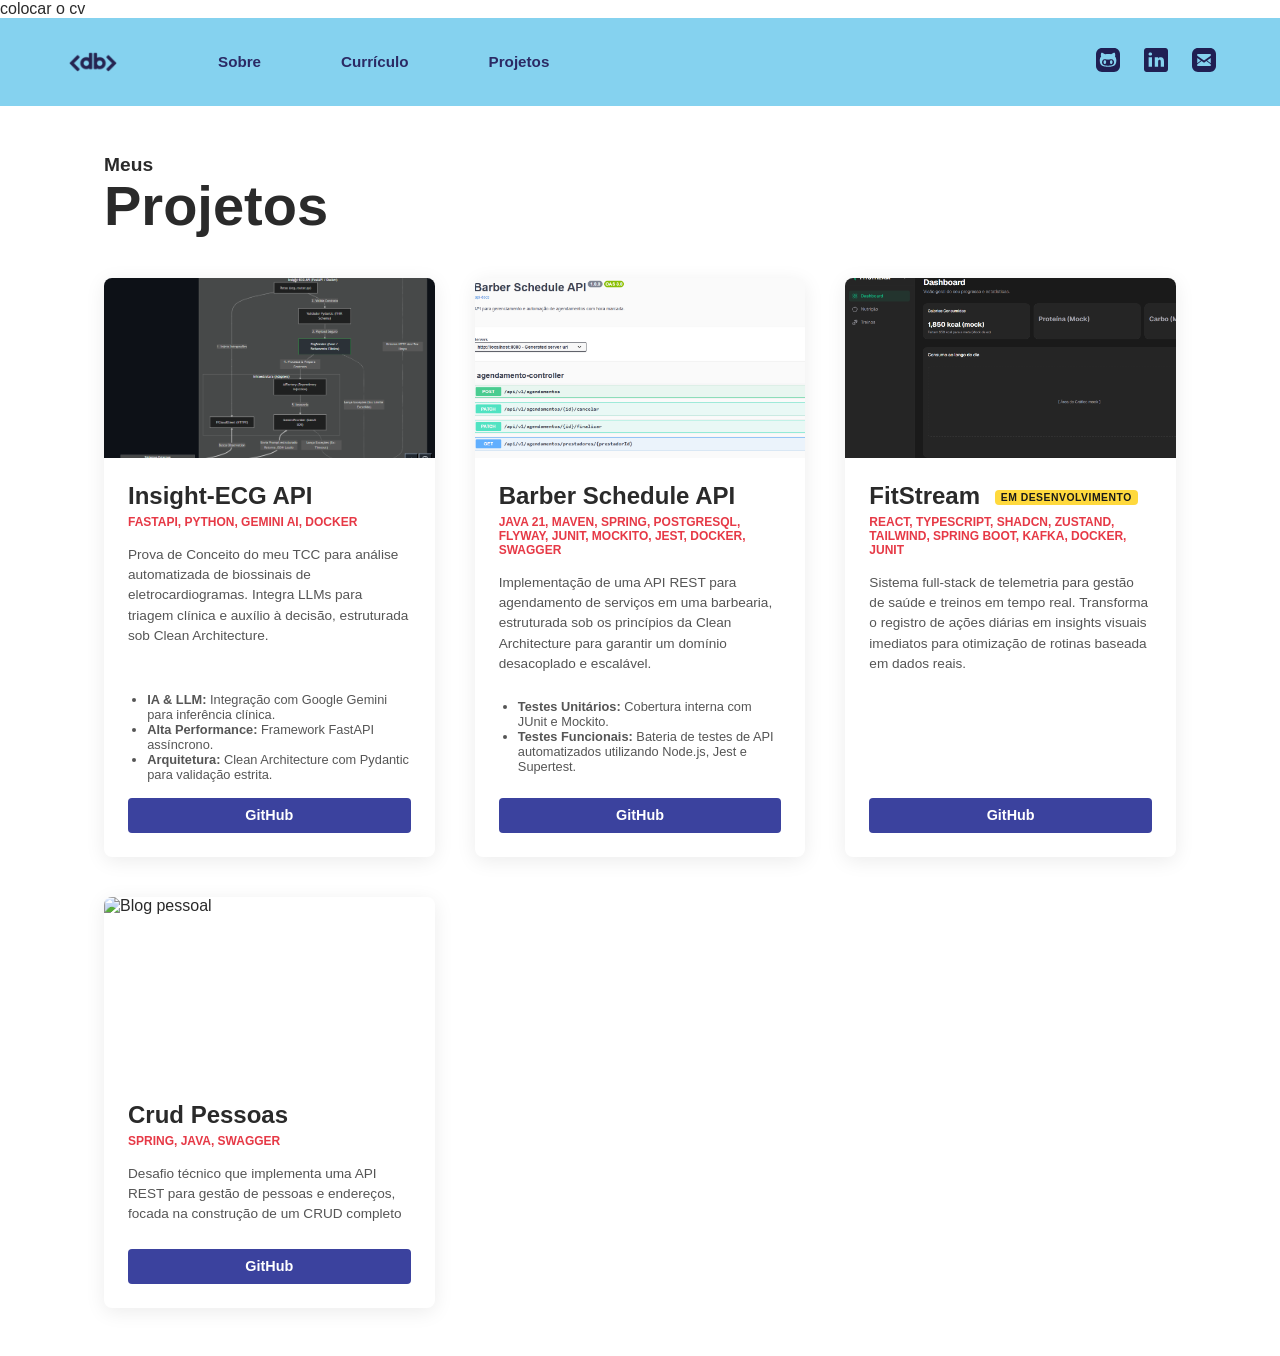
==== projetos.html @ 8b30cba6 "feat: add new infos" ====
<!DOCTYPE html>
<html lang="pt-BR">
<head>
    <meta charset="UTF-8">
    <meta name="viewport" content="width=device-width, initial-scale=1.0">
    <title>Leonardo - Meus Projetos</title>
    <link rel="stylesheet" href="style.css">
</head>
<body>
    <div class="page-container">
colocar o cv 
        <header class="main-header">
            <div class="header-content">
                <a href="https://db.tec.br/" class="logo" aria-label="Ir para o site da DBServer">
                    <img src="public/theme/logo_db.svg" alt="Logo DBServer">
                </a>

                <nav class="main-nav">
                    <ul>
                        <li><a href="index.html#sobre">Sobre</a></li>
                        <li><a href="index.html#curriculo">Currículo</a></li>
                        <li><a href="projetos.html">Projetos</a></li>
                    </ul>
                </nav>

                <div class="social-links">
                    <a href="https://github.com/LeonardoEnnes/" aria-label="GitHub"><img src="./public/social/icon_github.svg" alt=""></a>
                    <a href="https://www.linkedin.com/in/leonardoennes/" aria-label="LinkedIn"><img src="./public/social/icon_linkedin.svg" alt=""></a>
                    <a href="mailto:leonardo.ennes@db.tec.br" aria-label="Email"><img src="./public/social/icon_email.svg" alt=""></a>
                </div>
            </div>
        </header>

        <main class="content-wrapper">
            <section class="projects-hero">
                <p class="projects-subtitle">Meus</p>
                <h1 class="projects-title">Projetos</h1>
            </section>

            <section class="projects-grid">

                <div class="project-card">
                    <div class="card-image">
                        <img src="./public/projects/insight.png" alt="Insight-ECG API">
                    </div>
                    <div class="card-content">
                        <h3>Insight-ECG API</h3>
                        <span class="card-tech">FASTAPI, PYTHON, GEMINI AI, DOCKER</span>
                        
                        <p>Prova de Conceito do meu TCC para análise automatizada de biossinais de eletrocardiogramas. Integra LLMs para triagem clínica e auxílio à decisão, estruturada sob Clean Architecture.</p>
                        
                        <ul style="font-size: 0.8rem; color: #555; margin-bottom: 1rem; padding-left: 1.2rem;">
                            <li><strong>IA & LLM:</strong> Integração com Google Gemini para inferência clínica.</li>
                            <li><strong>Alta Performance:</strong> Framework FastAPI assíncrono.</li>
                            <li><strong>Arquitetura:</strong> Clean Architecture com Pydantic para validação estrita.</li>
                        </ul>

                        <div class="card-actions">
                            <a href="https://github.com/LeonardoEnnes/poc-insight-ecg-api" class="btn-primary" target="_blank">GitHub</a>
                        </div>
                    </div>
                </div>
               
                <div class="project-card">
                    <div class="card-image">
                        <img src="./public/projects/barber.png" alt="Barber Schedule API">
                    </div>
                    <div class="card-content">
                        <h3>Barber Schedule API</h3>
                        <span class="card-tech">Java 21, Maven, Spring, PostgreSQL, flyway, JUnit, Mockito, Jest, Docker, SWAGGER</span>
                        
                        <p>Implementação de uma API REST para agendamento de serviços em uma barbearia, estruturada sob os princípios da Clean Architecture para garantir um domínio desacoplado e escalável.</p>
                        <ul style="font-size: 0.8rem; color: var(--color-text-light); margin-bottom: 1.5rem; padding-left: 1.2rem;">
                            <li><strong>Testes Unitários:</strong> Cobertura interna com JUnit e Mockito.</li>
                            <li><strong>Testes Funcionais:</strong> Bateria de testes de API automatizados utilizando Node.js, Jest e Supertest.</li>
                        </ul>
                        <div class="card-actions">
                            <a href="https://github.com/LeonardoEnnes/barber-schedule-api" class="btn-primary" target="_blank">GitHub</a>
                        </div>
                    </div>
                </div>

        
                <div class="project-card">
                    <div class="card-image">
                        <img src="./public/projects/fitstream.png" alt="FitStream UI">
                    </div>
                    <div class="card-content">
                        <h3>FitStream <span style="font-size: 0.65rem; background: #FFD93D; color: #1A1A1A; padding: 2px 6px; border-radius: 4px; vertical-align: middle; margin-left: 8px; font-weight: bold; letter-spacing: 0.5px;">EM DESENVOLVIMENTO</span></h3>
                        
                        <span class="card-tech">REACT, TYPESCRIPT, SHADCN, ZUSTAND, TAILWIND, SPRING BOOT, KAFKA, DOCKER, JUNIT</span>
                        
                        <p>Sistema full-stack de telemetria para gestão de saúde e treinos em tempo real. Transforma o registro de ações diárias em insights visuais imediatos para otimização de rotinas baseada em dados reais.</p>

                        <div class="card-actions">
                            <a href="https://github.com/LeonardoEnnes/fitstream-app" class="btn-primary" target="_blank">GitHub</a>
                        </div>
                    </div>
                </div>

                <div class="project-card">
                    <div class="card-image">
                        <img src="./public/projects/no-wallpapper.jpg" alt="Blog pessoal">
                    </div>
                    <div class="card-content">
                        <h3>Crud Pessoas </h3>
                        <span class="card-tech">Spring, Java, Swagger</span>
                        <p>Desafio técnico que implementa uma API REST para gestão de pessoas e endereços, focada na construção de um CRUD completo</p>
                        <div class="card-actions">
                            <a href="https://github.com/LeonardoEnnes/person-api" class="btn-primary" target="_blank">GitHub</a>
                        </div>
                    </div>
                </div>

            </section>
        </main>
    </div>
</body>
</html>
---- style.css ----
:root {
    --color-primary: #85d2ef;
    --color-text-dark: #2a2a2a;
    --color-text-light: #555555;
    --color-dot-filled: #e8b939;
    --color-bg-white: #ffffff;
    --font-main: 'Segoe UI', Roboto, Helvetica, Arial, sans-serif;
}

* {
    margin: 0;
    padding: 0;
    box-sizing: border-box;
}

body {
    font-family: var(--font-main);
    background-color: var(--color-bg-white);
    color: var(--color-text-dark);
    min-height: 100vh;
    display: flex;
    flex-direction: column;
}

.page-container {
    width: 100%;
    min-height: 100vh;
    display: flex;
    flex-direction: column;
}

.content-wrapper {
    width: 100%;
    max-width: 1200px;
    margin: 0 auto;
    padding: 3rem 4rem;
    flex: 1; 
}

.main-header {
    background-color: var(--color-primary);
    padding: 1.5rem 4rem;
    width: 100%;
}

.header-content {
    display: flex;
    align-items: center;
    max-width: 1200px; 
    margin: 0 auto;
}

.logo {
    margin-right: 6rem; 
}

.logo img {
    max-height: 40px;
    width: auto;
    display: block;
}


.main-nav {
    flex: 1; 
}

.main-nav ul {
    list-style: none;
    display: flex;
    gap: 5rem; 
}

.main-nav a {
    text-decoration: none;
    color: #2b2a64; 
    font-weight: 600;
    font-size: 0.95rem;
    text-transform: capitalize;
    transition: opacity 0.2s;
}

.main-nav a:hover {
    opacity: 0.7;
}

.social-links {
    display: flex;
    gap: 1.5rem;
}

.social-links a {
    text-decoration: none;
    color: #2b2a64; 
    font-weight: bold;
    font-size: 1.2rem;
}

.hero-section {
    display: flex;
    justify-content: space-between;
    align-items: center;
    margin-bottom: 5rem;
    gap: 2rem;
}

.hero-text {
    flex: 1;
}

.greeting {
    font-size: 1.2rem;
    margin-bottom: 0.2rem;
}

.name {
    font-size: 4rem;
    font-weight: 800;
    margin-bottom: 0.5rem;
    color: #1a1a1a;
}

.role {
    font-size: 1.4rem;
    color: var(--color-text-light);
    line-height: 1.5;
}

.hero-image {
    flex: 1;
    display: flex;
    justify-content: flex-end;
}

.hero-image img {
    width: 400px; 
    height: 400px; 
    object-fit: cover; 
    border-radius: 50%; 
    box-shadow: 0 10px 20px rgba(0,0,0,0.1);
    max-width: 100%; 
}

/* DETAILS SECTION */
.details-section {
    display: flex;
    justify-content: space-between;
    gap: 5rem;
}

.about-me, .skills-section {
    flex: 1;
}

.details-section h2 {
    font-size: 1.8rem;
    margin-bottom: 1.2rem;
    color: #1a1a1a;
}

.about-me p {
    margin-bottom: 1.5rem;
    font-size: 0.95rem;
    color: var(--color-text-light);
    line-height: 1.6;
    text-align: justify;
}

/* HABILIDADES */
.skill-group {
    margin-bottom: 2.5rem;
}

.skill-group h3 {
    font-size: 1rem;
    margin-bottom: 0.8rem;
    color: #1a1a1a;
}

.skill-list {
    list-style: none;
}

.skill-list li {
    display: flex;
    justify-content: space-between;
    align-items: center;
    margin-bottom: 0.6rem;
    max-width: 300px;
}

.skill-name {
    font-size: 0.85rem;
    color: var(--color-text-light);
    font-weight: 500;
}

.skill-dots {
    display: flex;
    gap: 5px;
}

.dot {
    width: 12px;
    height: 12px;
    border-radius: 50%;
    border: 1px solid var(--color-dot-filled);
    display: inline-block;
}

.dot.filled {
    background-color: var(--color-dot-filled);
}

.projects-hero {
    margin-bottom: 2.5rem;
}

.projects-subtitle {
    font-size: 1.2rem;
    font-weight: 600;
    color: var(--color-text-dark);
    margin-bottom: -0.2rem;
}

.projects-title {
    font-size: 3.5rem;
    font-weight: 800;
    color: var(--color-text-dark);
}

.projects-grid {
    display: grid;
    grid-template-columns: repeat(auto-fit, minmax(300px, 1fr));
    gap: 2.5rem;
}

.project-card {
    background-color: var(--color-bg-white);
    border-radius: 8px;
    overflow: hidden;
    box-shadow: 0 4px 20px rgba(0, 0, 0, 0.08);
    display: flex;
    flex-direction: column;
    transition: transform 0.2s ease;
}

.project-card:hover {
    transform: translateY(-4px);
}

.card-image img {
    width: 100%;
    height: 180px;
    object-fit: cover;
    display: block;
}

.card-content {
    padding: 1.5rem;
    display: flex;
    flex-direction: column;
    flex: 1;
}

.card-content h3 {
    font-size: 1.5rem;
    color: var(--color-text-dark);
    margin-bottom: 0.3rem;
}

.card-tech {
    font-size: 0.75rem;
    font-weight: 700;
    color: #e63946;
    text-transform: uppercase;
    margin-bottom: 1rem;
    display: block;
}

.card-content p {
    font-size: 0.85rem;
    color: var(--color-text-light);
    line-height: 1.5;
    margin-bottom: 1.5rem;
    flex: 1;
}

.card-actions {
    display: flex;
    gap: 1rem;
}

.card-actions a {
    flex: 1;
    text-align: center;
    padding: 0.6rem 1rem;
    border-radius: 4px;
    text-decoration: none;
    font-weight: 600;
    font-size: 0.9rem;
    transition: opacity 0.2s;
}

.card-actions a:hover {
    opacity: 0.85;
}

.btn-primary {
    background-color: #3b429e;
    color: #ffffff;
}

.btn-secondary {
    background-color: #3b429e;
    color: #ffffff;
}
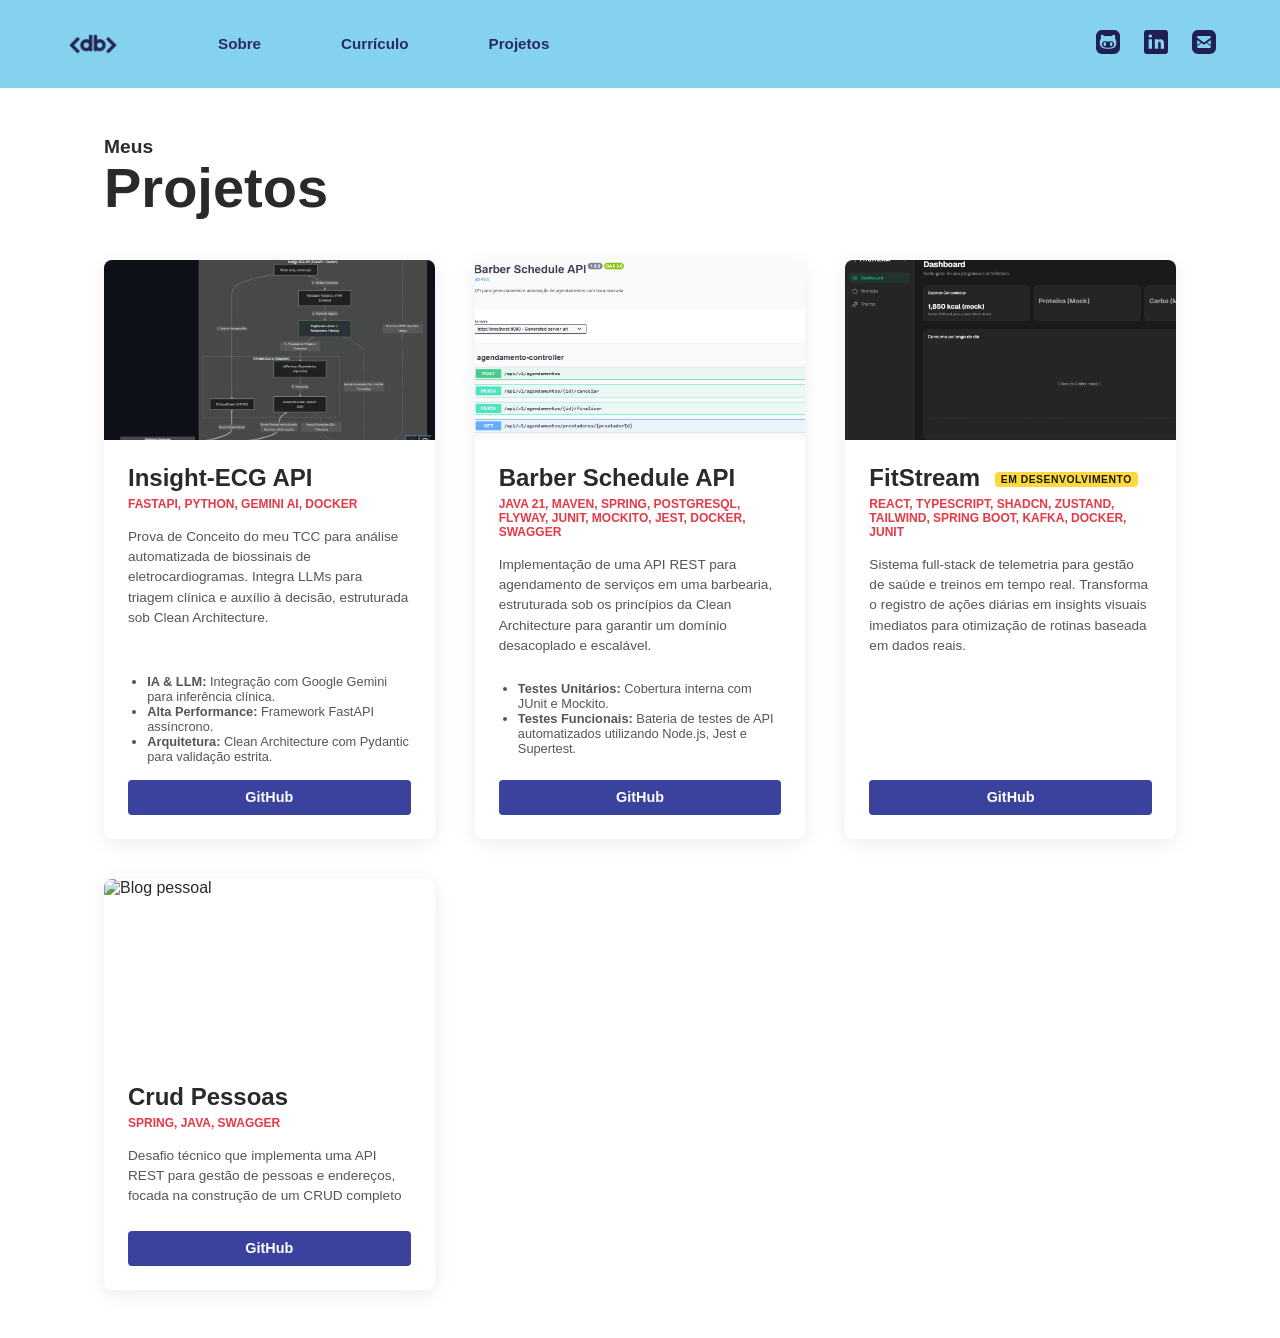
==== commit ccb293f1: "feat: remove placeholder comment" ====
--- a/projetos.html
+++ b/projetos.html
@@ -8,7 +8,6 @@
 </head>
 <body>
     <div class="page-container">
-colocar o cv 
         <header class="main-header">
             <div class="header-content">
                 <a href="https://db.tec.br/" class="logo" aria-label="Ir para o site da DBServer">
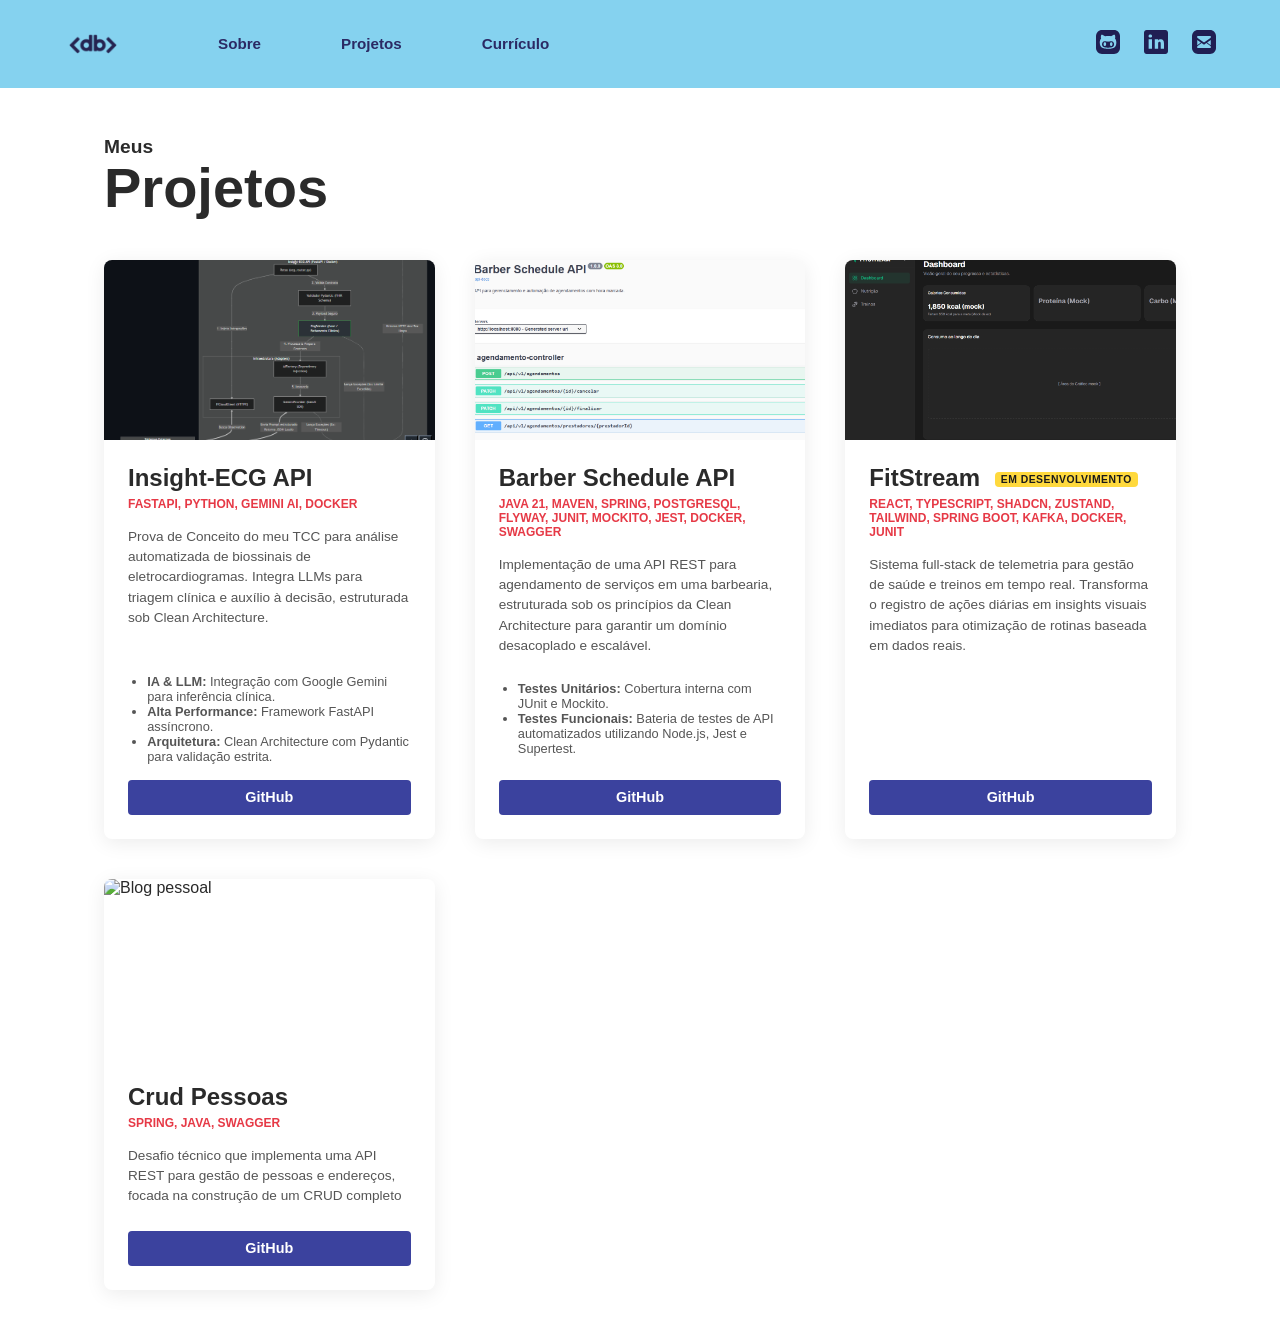
==== commit bda18703: "fix: adjust cv position in the header" ====
--- a/projetos.html
+++ b/projetos.html
@@ -17,8 +17,8 @@
                 <nav class="main-nav">
                     <ul>
                         <li><a href="index.html#sobre">Sobre</a></li>
-                        <li><a href="index.html#curriculo">Currículo</a></li>
                         <li><a href="projetos.html">Projetos</a></li>
+                        <li><a href="public/curriculo/CV_Leonardo.pdf" target="_blank" rel="noopener noreferrer">Currículo</a></li>
                     </ul>
                 </nav>
 
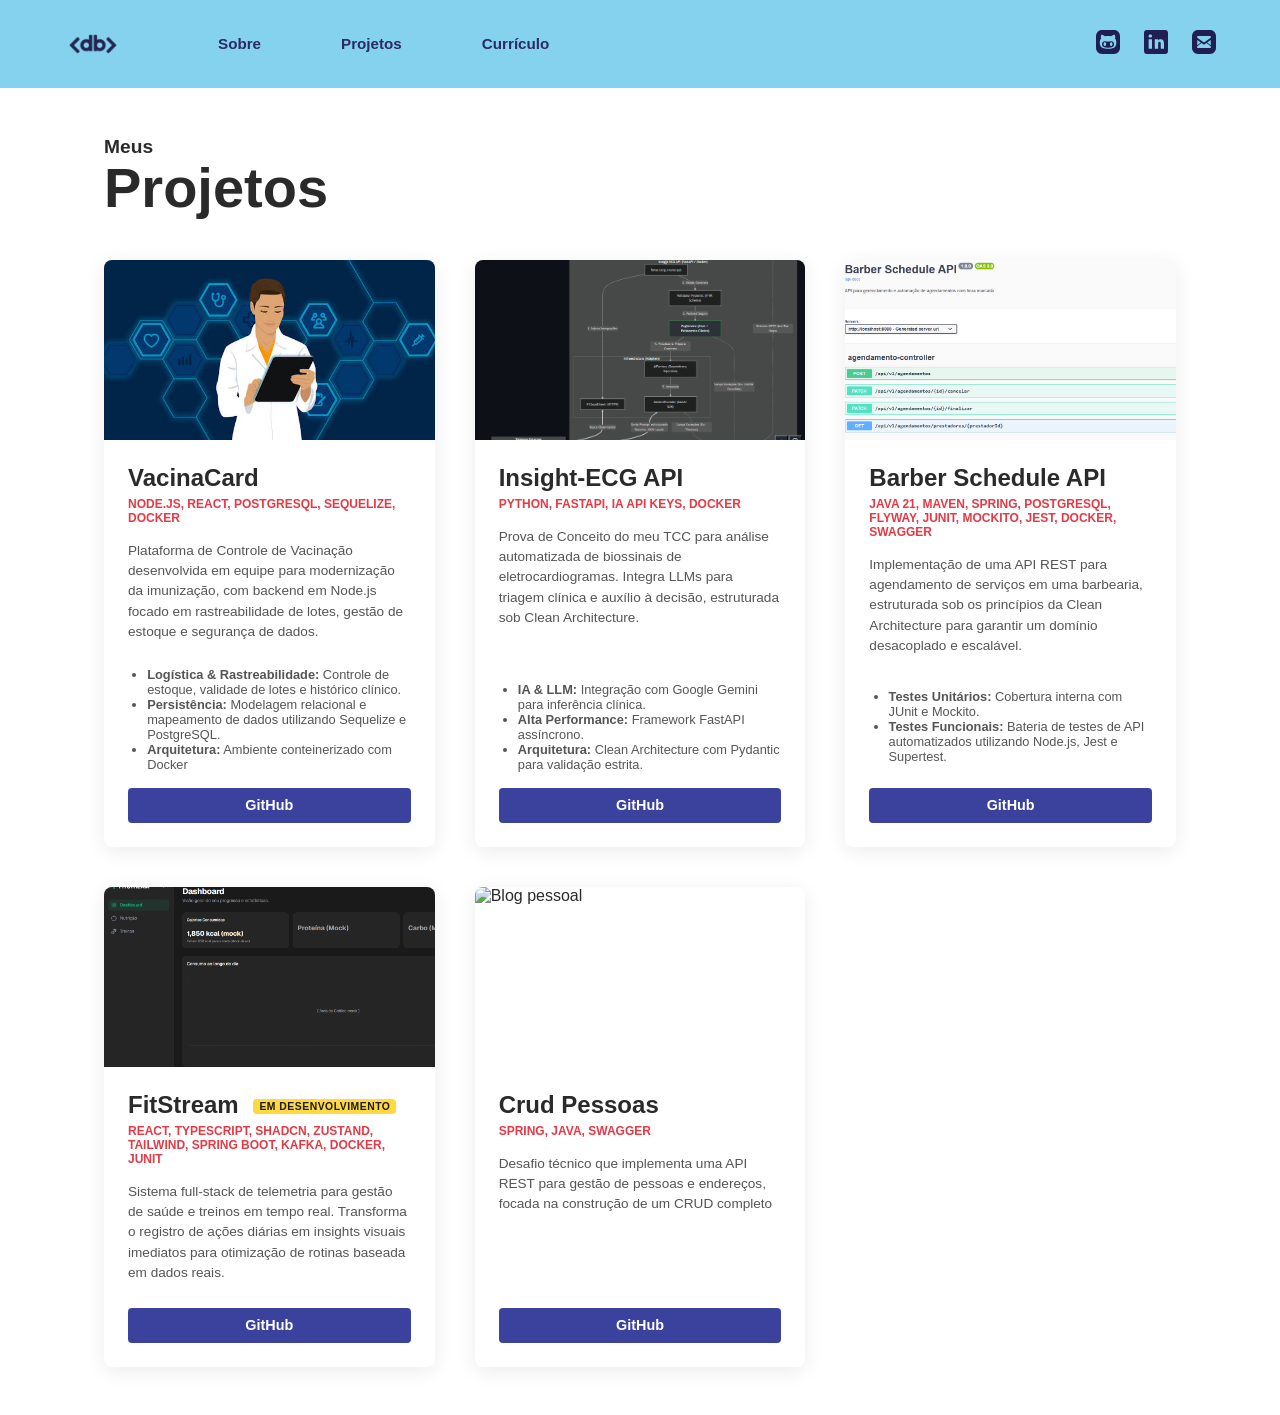
==== commit ab5a4c8f: "adicionando nova versão de CV e atualizando projetos" ====
--- a/projetos.html
+++ b/projetos.html
@@ -40,11 +40,32 @@
 
                 <div class="project-card">
                     <div class="card-image">
+                        <img src="./public/projects/vacinaCard.jpg" alt="Plataforma de Controle de Vacinação">
+                    </div>
+                    <div class="card-content">
+                        <h3>VacinaCard</h3>
+                        <span class="card-tech">NODE.JS, REACT, POSTGRESQL, SEQUELIZE, DOCKER</span>
+                        
+                        <p>Plataforma de Controle de Vacinação desenvolvida em equipe para modernização da imunização, com backend em Node.js focado em rastreabilidade de lotes, gestão de estoque e segurança de dados.</p>
+                        
+                        <ul style="font-size: 0.8rem; color: #555; margin-bottom: 1rem; padding-left: 1.2rem;">
+                            <li><strong>Logística & Rastreabilidade:</strong> Controle de estoque, validade de lotes e histórico clínico.</li>
+                            <li><strong>Persistência:</strong> Modelagem relacional e mapeamento de dados utilizando Sequelize e PostgreSQL.</li>
+                            <li><strong>Arquitetura:</strong> Ambiente conteinerizado com Docker</li>
+                        </ul>
+
+                        <div class="card-actions">
+                            <a href="https://github.com/LeonardoEnnes/VacinaCard" class="btn-primary" target="_blank">GitHub</a>
+                        </div>
+                    </div>
+                </div>
+                <div class="project-card">
+                    <div class="card-image">
                         <img src="./public/projects/insight.png" alt="Insight-ECG API">
                     </div>
                     <div class="card-content">
                         <h3>Insight-ECG API</h3>
-                        <span class="card-tech">FASTAPI, PYTHON, GEMINI AI, DOCKER</span>
+                        <span class="card-tech">PYTHON, FASTAPI, IA API KEYS, DOCKER</span>
                         
                         <p>Prova de Conceito do meu TCC para análise automatizada de biossinais de eletrocardiogramas. Integra LLMs para triagem clínica e auxílio à decisão, estruturada sob Clean Architecture.</p>
                         
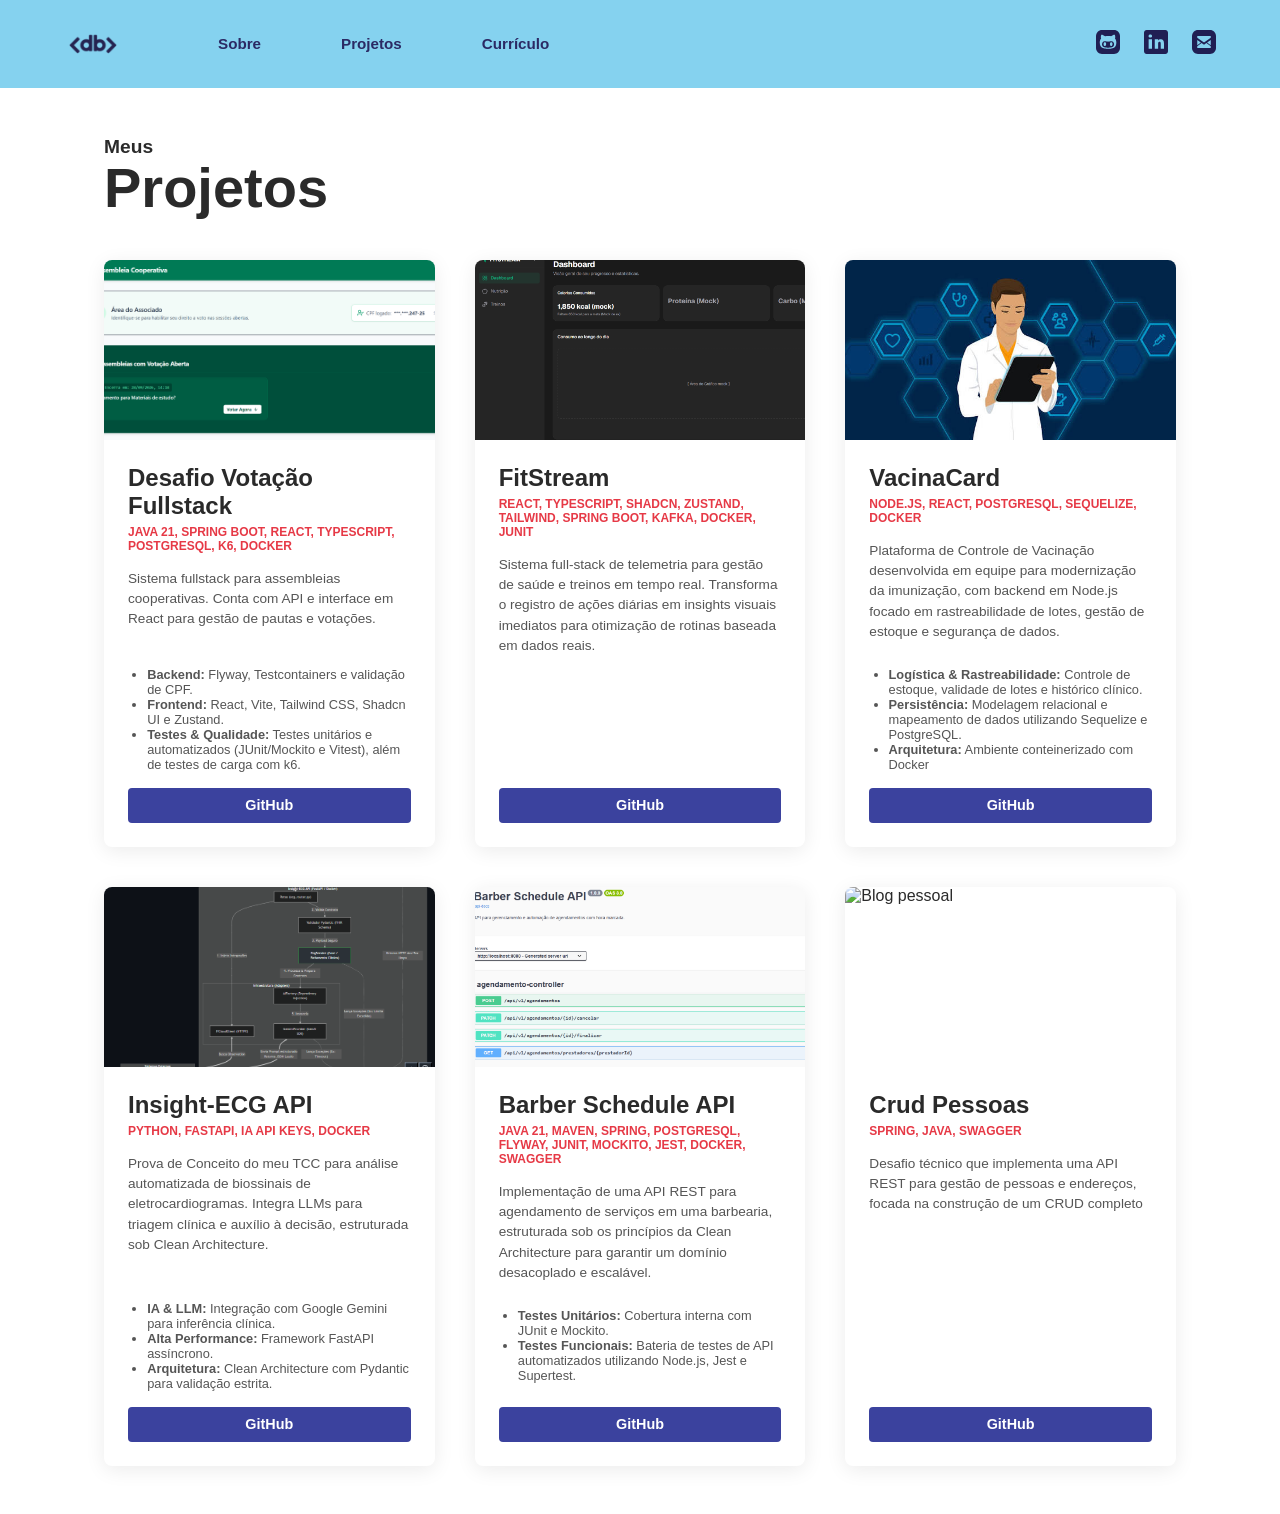
==== commit 968a11db: "feat: add new project cards for Desafio Votação and FitStream to the portfolio" ====
--- a/projetos.html
+++ b/projetos.html
@@ -37,6 +37,44 @@
             </section>
 
             <section class="projects-grid">
+                <div class="project-card">
+                    <div class="card-image">
+                        <img src="./public/projects/desafio_votacao.png" alt="Sistema de Votação Cooperativa">
+                    </div>
+                    <div class="card-content">
+                        <h3>Desafio Votação Fullstack</h3>
+                        <span class="card-tech">JAVA 21, SPRING BOOT, REACT, TYPESCRIPT, POSTGRESQL, K6, DOCKER</span>
+                        
+                        <p>Sistema fullstack para assembleias cooperativas. Conta com API e interface em React para gestão de pautas e votações.</p>
+                        
+                        <ul style="font-size: 0.8rem; color: #555; margin-bottom: 1rem; padding-left: 1.2rem;">
+                            <li><strong>Backend:</strong> Flyway, Testcontainers e validação de CPF.</li>
+                            <li><strong>Frontend:</strong> React, Vite, Tailwind CSS, Shadcn UI e Zustand.</li>
+                            <li><strong>Testes & Qualidade:</strong> Testes unitários e automatizados (JUnit/Mockito e Vitest), além de testes de carga com k6.</li>
+                        </ul>
+
+                        <div class="card-actions">
+                            <a href="https://github.com/LeonardoEnnes/desafio-votacao-fullstack" class="btn-primary" target="_blank">GitHub</a>
+                        </div>
+                    </div>
+                </div>
+
+                <div class="project-card">
+                    <div class="card-image">
+                        <img src="./public/projects/fitstream.png" alt="FitStream UI">
+                    </div>
+                    <div class="card-content">
+                        <h3>FitStream </h3>
+                        
+                        <span class="card-tech">REACT, TYPESCRIPT, SHADCN, ZUSTAND, TAILWIND, SPRING BOOT, KAFKA, DOCKER, JUNIT</span>
+                        
+                        <p>Sistema full-stack de telemetria para gestão de saúde e treinos em tempo real. Transforma o registro de ações diárias em insights visuais imediatos para otimização de rotinas baseada em dados reais.</p>
+
+                        <div class="card-actions">
+                            <a href="https://github.com/LeonardoEnnes/fitstream-app" class="btn-primary" target="_blank">GitHub</a>
+                        </div>
+                    </div>
+                </div>
 
                 <div class="project-card">
                     <div class="card-image">
@@ -100,24 +138,6 @@
                     </div>
                 </div>
 
-        
-                <div class="project-card">
-                    <div class="card-image">
-                        <img src="./public/projects/fitstream.png" alt="FitStream UI">
-                    </div>
-                    <div class="card-content">
-                        <h3>FitStream <span style="font-size: 0.65rem; background: #FFD93D; color: #1A1A1A; padding: 2px 6px; border-radius: 4px; vertical-align: middle; margin-left: 8px; font-weight: bold; letter-spacing: 0.5px;">EM DESENVOLVIMENTO</span></h3>
-                        
-                        <span class="card-tech">REACT, TYPESCRIPT, SHADCN, ZUSTAND, TAILWIND, SPRING BOOT, KAFKA, DOCKER, JUNIT</span>
-                        
-                        <p>Sistema full-stack de telemetria para gestão de saúde e treinos em tempo real. Transforma o registro de ações diárias em insights visuais imediatos para otimização de rotinas baseada em dados reais.</p>
-
-                        <div class="card-actions">
-                            <a href="https://github.com/LeonardoEnnes/fitstream-app" class="btn-primary" target="_blank">GitHub</a>
-                        </div>
-                    </div>
-                </div>
-
                 <div class="project-card">
                     <div class="card-image">
                         <img src="./public/projects/no-wallpapper.jpg" alt="Blog pessoal">
